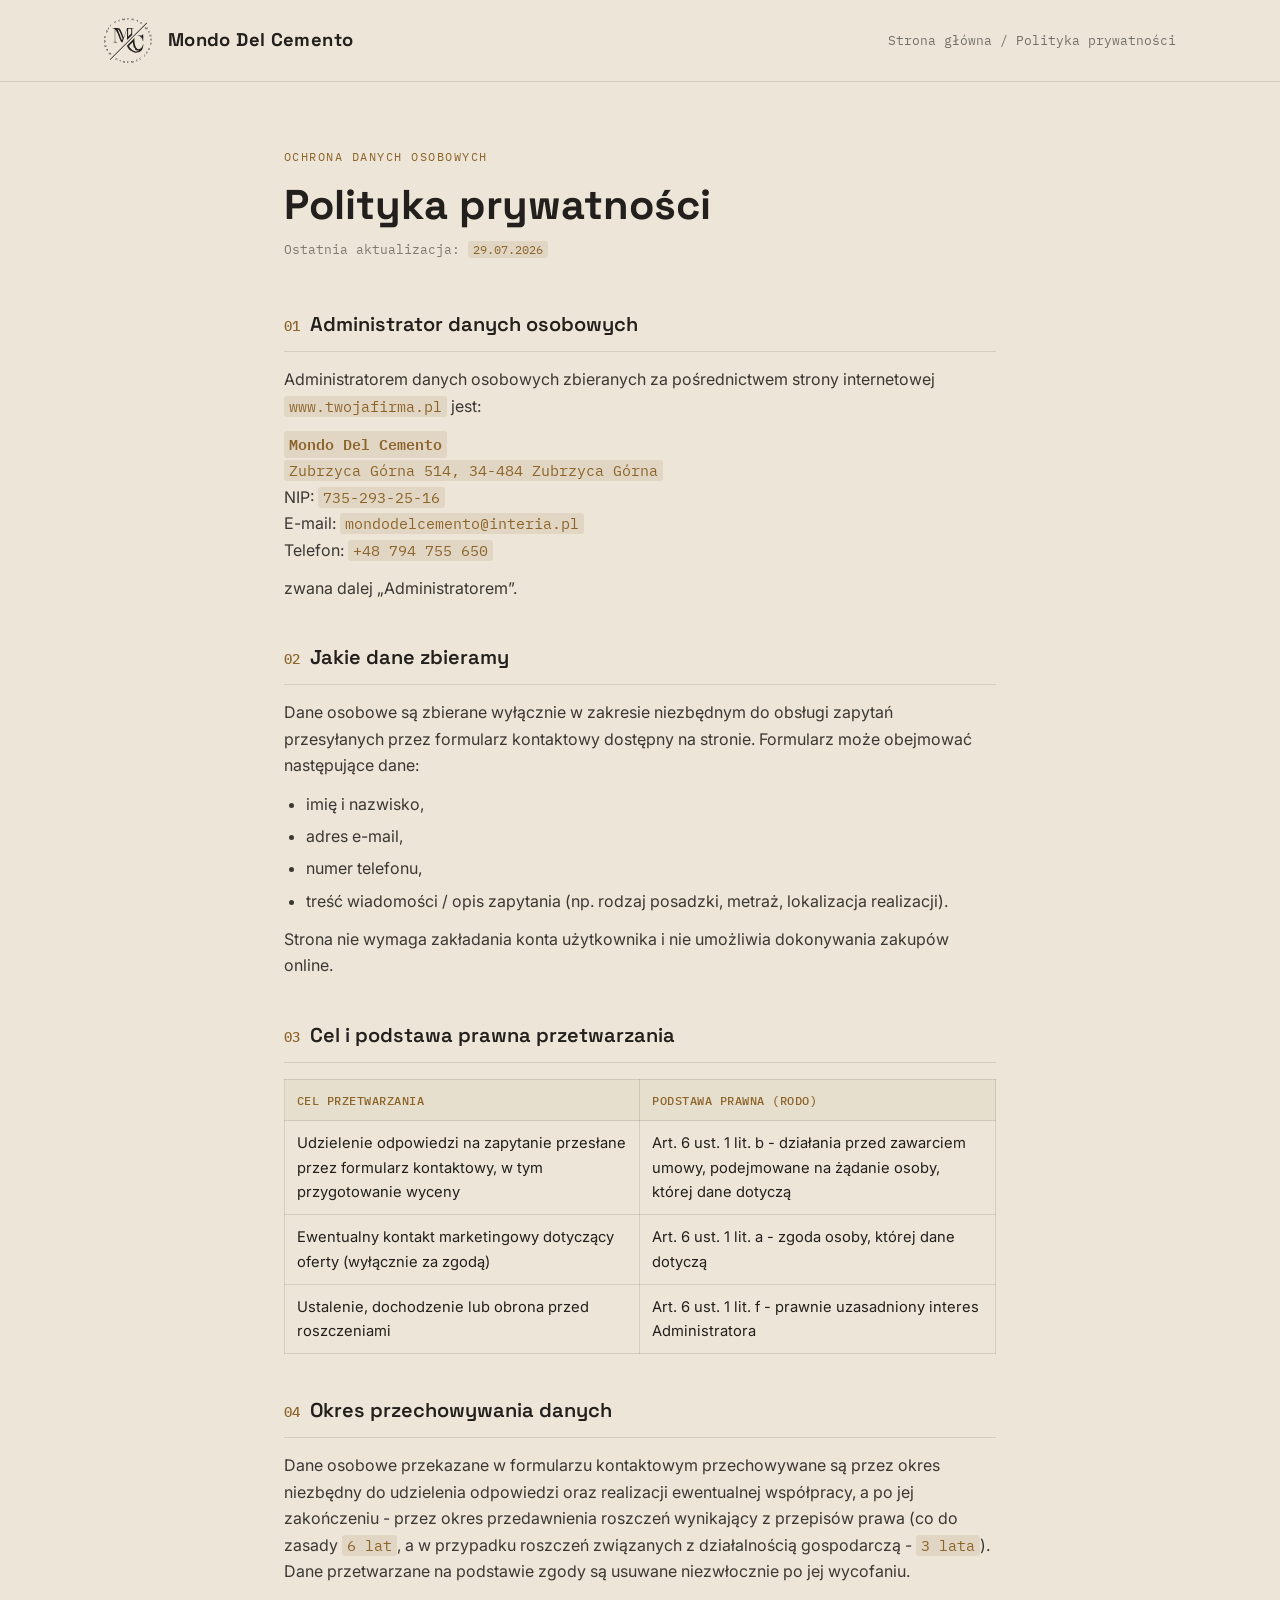
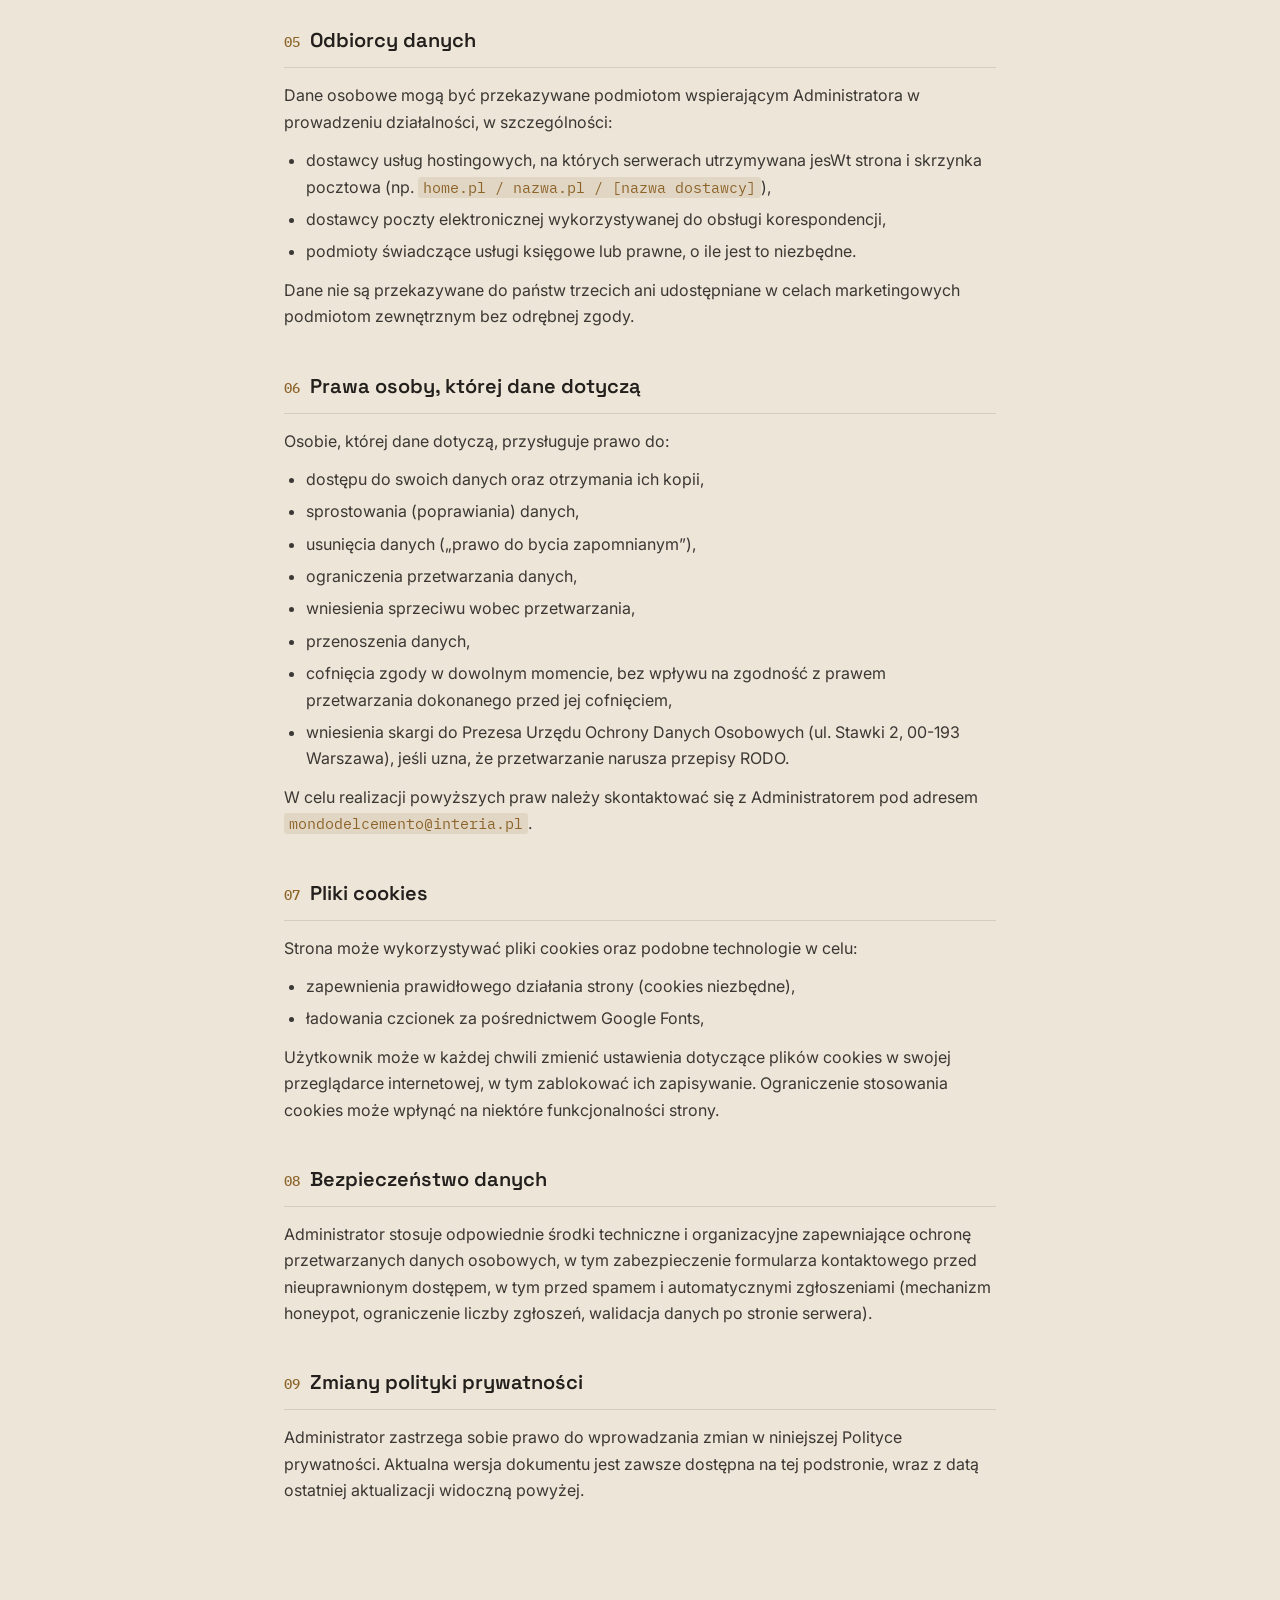
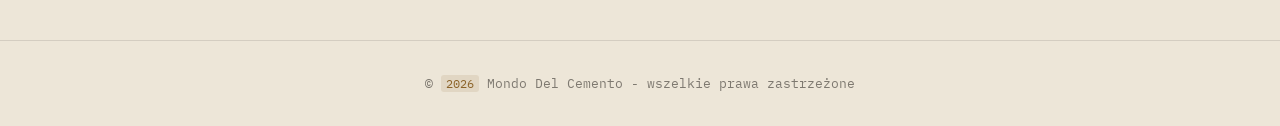
==== polityka-prywatnosci.html @ 43bfc3c0 "finished up" ====
<!DOCTYPE html>
<html lang="pl">
<head>
<meta charset="UTF-8">
<meta name="viewport" content="width=device-width, initial-scale=1.0">
<title>Polityka prywatności - Mondo Del Cemento</title>
<meta name="description" content="Polityka prywatności NAZWA FIRMY - mikrocement i posadzki żywiczne.">
<meta name="robots" content="noindex, follow">
<link rel="icon" href="img/favicon.svg" type="image/svg+xml">
<link rel="preconnect" href="https://fonts.googleapis.com">
<link rel="preconnect" href="https://fonts.gstatic.com" crossorigin>
<link href="https://fonts.googleapis.com/css2?family=Space+Grotesk:wght@500;600;700&family=Inter:wght@400;500;600&family=IBM+Plex+Mono:wght@400;500&display=swap" rel="stylesheet">
<style>
  :root{
    --basalt:#221F1C;
    --sand:#EDE6D8;
    --resin:#8C6329;
    --resin-light:#D9AE72;
    --sand-line:rgba(34,31,28,0.12);
    --font-display:'Space Grotesk', sans-serif;
    --font-body:'Inter', sans-serif;
    --font-mono:'IBM Plex Mono', monospace;
  }
  *{box-sizing:border-box; margin:0; padding:0;}
  html{scroll-behavior:smooth;}
  body{
    font-family:var(--font-body);
    background:var(--sand);
    color:var(--basalt);
    line-height:1.65;
    font-size:16px;
  }
  a{color:var(--resin); text-decoration:none;}
  /* a:hover{text-decoration:underline;} */
  a:focus-visible, button:focus-visible{outline:2px solid var(--resin); outline-offset:2px;}

  header.site{
    position:sticky; top:0; z-index:50;
    background:rgba(237,230,216,0.92);
    backdrop-filter:blur(8px);
    border-bottom:1px solid var(--sand-line);
  }
  .header-inner{
    max-width:1120px; margin:0 auto; padding:18px 24px;
    display:flex; align-items:center; justify-content:space-between;
  }
  .logo{
    font-family:var(--font-display); font-weight:700; font-size:1.15rem;
    letter-spacing:0.02em; color:var(--basalt);
    display: flex;
    align-items: center;
    gap: 1rem;
  }
  .logo span{color:var(--resin);}
  nav.crumbs{font-family:var(--font-mono); font-size:0.8rem; color:rgba(34,31,28,0.6);}
  nav.crumbs a{color:rgba(34,31,28,0.6);}
  nav.crumbs a:hover{color:var(--resin);}

  main{max-width:760px; margin:0 auto; padding:64px 24px 96px;}

  .eyebrow{
    font-family:var(--font-mono); font-size:0.78rem; letter-spacing:0.12em;
    text-transform:uppercase; color:var(--resin); margin-bottom:14px;
  }
  h1{
    font-family:var(--font-display); font-weight:700;
    font-size:clamp(1.9rem, 4vw, 2.6rem); line-height:1.15;
    margin-bottom:10px;
  }
  .updated{
    font-family:var(--font-mono); font-size:0.82rem; color:rgba(34,31,28,0.55);
    margin-bottom:48px;
  }

  section{margin-bottom:40px;}
  h2{
    font-family:var(--font-display); font-weight:600; font-size:1.25rem;
    color:var(--basalt); margin-bottom:14px; padding-bottom:10px;
    border-bottom:1px solid var(--sand-line);
    display:flex; align-items:baseline; gap:10px;
  }
  h2 .num{font-family:var(--font-mono); font-size:0.85rem; color:var(--resin); font-weight:500;}
  h3{font-family:var(--font-display); font-weight:600; font-size:1rem; margin:20px 0 8px;}
  p{margin-bottom:12px; color:rgba(34,31,28,0.88);}
  ul, ol{margin:0 0 12px 22px; color:rgba(34,31,28,0.88);}
  li{margin-bottom:6px;}
  strong{font-weight:600; color:var(--basalt);}

  .fill{
    background:rgba(140,99,41,0.12);
    color:var(--resin);
    padding:1px 5px;
    border-radius:3px;
    font-family:var(--font-mono);
    font-size:0.92em;
  }

  table{
    width:100%; border-collapse:collapse; margin:16px 0 20px;
    font-size:0.92rem;
  }
  th, td{
    text-align:left; padding:10px 12px;
    border:1px solid var(--sand-line);
    vertical-align:top;
  }
  th{
    font-family:var(--font-mono); font-weight:500; font-size:0.78rem;
    text-transform:uppercase; letter-spacing:0.04em;
    background:rgba(140,99,41,0.06); color:var(--resin);
  }

  .note{
    border-left:3px solid var(--resin-light);
    background:rgba(217,174,114,0.12);
    padding:14px 18px;
    font-size:0.92rem;
    border-radius:0 6px 6px 0;
  }

  footer.site{
    border-top:1px solid var(--sand-line);
    padding:32px 24px;
    text-align:center;
    font-family:var(--font-mono);
    font-size:0.8rem;
    color:rgba(34,31,28,0.55);
  }

  @media (max-width:640px){
    main{padding:40px 20px 72px;}
    h2{font-size:1.1rem;}
  }
</style>
</head>
<body>

<header class="site">
  <div class="header-inner">
    <a href="/index.html"><div class="logo"><img src="img/logo.svg" alt="Nazwa Firmy" class="logo-slot__img" style="width: 48px;">Mondo Del Cemento</div></a>
    <nav class="crumbs"><a href="index.html">Strona główna</a> / Polityka prywatności</nav>
  </div>
</header>

<main>
  <div class="eyebrow">Ochrona danych osobowych</div>
  <h1>Polityka prywatności</h1>
  <p class="updated">Ostatnia aktualizacja: <span class="fill">29.07.2026</span></p>

  <section>
    <h2><span class="num">01</span>Administrator danych osobowych</h2>
    <p>Administratorem danych osobowych zbieranych za pośrednictwem strony internetowej <span class="fill">www.twojafirma.pl</span> jest:</p>
    <p>
      <strong class="fill">Mondo Del Cemento</strong><br>
      <span class="fill">Zubrzyca Górna 514, 34-484 Zubrzyca Górna</span><br>
      NIP: <span class="fill">735-293-25-16</span><br>
      E-mail: <a href="mailto:mondodelcemento@interia.pl" class="fill">mondodelcemento@interia.pl</a><br>
      Telefon: <span class="fill">+48 794 755 650</span>
    </p>
    <p>zwana dalej „Administratorem”.</p>
  </section>

  <section>
    <h2><span class="num">02</span>Jakie dane zbieramy</h2>
    <p>Dane osobowe są zbierane wyłącznie w zakresie niezbędnym do obsługi zapytań przesyłanych przez formularz kontaktowy dostępny na stronie. Formularz może obejmować następujące dane:</p>
    <ul>
      <li>imię i nazwisko,</li>
      <li>adres e-mail,</li>
      <li>numer telefonu,</li>
      <li>treść wiadomości / opis zapytania (np. rodzaj posadzki, metraż, lokalizacja realizacji).</li>
    </ul>
    <p>Strona nie wymaga zakładania konta użytkownika i nie umożliwia dokonywania zakupów online.</p>
  </section>

  <section>
    <h2><span class="num">03</span>Cel i podstawa prawna przetwarzania</h2>
    <table>
      <thead>
        <tr><th>Cel przetwarzania</th><th>Podstawa prawna (RODO)</th></tr>
      </thead>
      <tbody>
        <tr>
          <td>Udzielenie odpowiedzi na zapytanie przesłane przez formularz kontaktowy, w tym przygotowanie wyceny</td>
          <td>Art. 6 ust. 1 lit. b - działania przed zawarciem umowy, podejmowane na żądanie osoby, której dane dotyczą</td>
        </tr>
        <tr>
          <td>Ewentualny kontakt marketingowy dotyczący oferty (wyłącznie za zgodą)</td>
          <td>Art. 6 ust. 1 lit. a - zgoda osoby, której dane dotyczą</td>
        </tr>
        <tr>
          <td>Ustalenie, dochodzenie lub obrona przed roszczeniami</td>
          <td>Art. 6 ust. 1 lit. f - prawnie uzasadniony interes Administratora</td>
        </tr>
      </tbody>
    </table>
  </section>

  <section>
    <h2><span class="num">04</span>Okres przechowywania danych</h2>
    <p>Dane osobowe przekazane w formularzu kontaktowym przechowywane są przez okres niezbędny do udzielenia odpowiedzi oraz realizacji ewentualnej współpracy, a po jej zakończeniu - przez okres przedawnienia roszczeń wynikający z przepisów prawa (co do zasady <span class="fill">6 lat</span>, a w przypadku roszczeń związanych z działalnością gospodarczą - <span class="fill">3 lata</span>). Dane przetwarzane na podstawie zgody są usuwane niezwłocznie po jej wycofaniu.</p>
  </section>

  <section>
    <h2><span class="num">05</span>Odbiorcy danych</h2>
    <p>Dane osobowe mogą być przekazywane podmiotom wspierającym Administratora w prowadzeniu działalności, w szczególności:</p>
    <ul>
      <li>dostawcy usług hostingowych, na których serwerach utrzymywana jesWt strona i skrzynka pocztowa (np. <span class="fill">home.pl / nazwa.pl / [nazwa dostawcy]</span>),</li>
      <li>dostawcy poczty elektronicznej wykorzystywanej do obsługi korespondencji,</li>
      <li>podmioty świadczące usługi księgowe lub prawne, o ile jest to niezbędne.</li>
    </ul>
    <p>Dane nie są przekazywane do państw trzecich ani udostępniane w celach marketingowych podmiotom zewnętrznym bez odrębnej zgody.</p>
  </section>

  <section>
    <h2><span class="num">06</span>Prawa osoby, której dane dotyczą</h2>
    <p>Osobie, której dane dotyczą, przysługuje prawo do:</p>
    <ul>
      <li>dostępu do swoich danych oraz otrzymania ich kopii,</li>
      <li>sprostowania (poprawiania) danych,</li>
      <li>usunięcia danych („prawo do bycia zapomnianym”),</li>
      <li>ograniczenia przetwarzania danych,</li>
      <li>wniesienia sprzeciwu wobec przetwarzania,</li>
      <li>przenoszenia danych,</li>
      <li>cofnięcia zgody w dowolnym momencie, bez wpływu na zgodność z prawem przetwarzania dokonanego przed jej cofnięciem,</li>
      <li>wniesienia skargi do Prezesa Urzędu Ochrony Danych Osobowych (ul. Stawki 2, 00-193 Warszawa), jeśli uzna, że przetwarzanie narusza przepisy RODO.</li>
    </ul>
    <p>W celu realizacji powyższych praw należy skontaktować się z Administratorem pod adresem <a href="mailto:mondodelcemento@interia.pl" class="fill">mondodelcemento@interia.pl</a>.</p>
  </section>

  <section>
    <h2><span class="num">07</span>Pliki cookies</h2>
    <p>Strona może wykorzystywać pliki cookies oraz podobne technologie w celu:</p>
    <ul>
      <li>zapewnienia prawidłowego działania strony (cookies niezbędne),</li>
      <li>ładowania czcionek za pośrednictwem Google Fonts,</li>
    </ul>
    <p>Użytkownik może w każdej chwili zmienić ustawienia dotyczące plików cookies w swojej przeglądarce internetowej, w tym zablokować ich zapisywanie. Ograniczenie stosowania cookies może wpłynąć na niektóre funkcjonalności strony.</p>
  </section>

  <section>
    <h2><span class="num">08</span>Bezpieczeństwo danych</h2>
    <p>Administrator stosuje odpowiednie środki techniczne i organizacyjne zapewniające ochronę przetwarzanych danych osobowych, w tym zabezpieczenie formularza kontaktowego przed nieuprawnionym dostępem, w tym przed spamem i automatycznymi zgłoszeniami (mechanizm honeypot, ograniczenie liczby zgłoszeń, walidacja danych po stronie serwera).</p>
  </section>

  <section>
    <h2><span class="num">09</span>Zmiany polityki prywatności</h2>
    <p>Administrator zastrzega sobie prawo do wprowadzania zmian w niniejszej Polityce prywatności. Aktualna wersja dokumentu jest zawsze dostępna na tej podstronie, wraz z datą ostatniej aktualizacji widoczną powyżej.</p>
  </section>

  <!-- <div class="note">
    Ten dokument ma charakter wzoru i wymaga uzupełnienia danych firmy oraz weryfikacji zgodności z faktycznym zakresem przetwarzania danych (np. jeśli dodasz Google Analytics, newsletter lub płatności online, dokument trzeba rozszerzyć).
  </div> -->
</main>

<footer class="site">
  © <span class="fill">2026</span> Mondo Del Cemento - wszelkie prawa zastrzeżone
</footer>

</body>
</html>
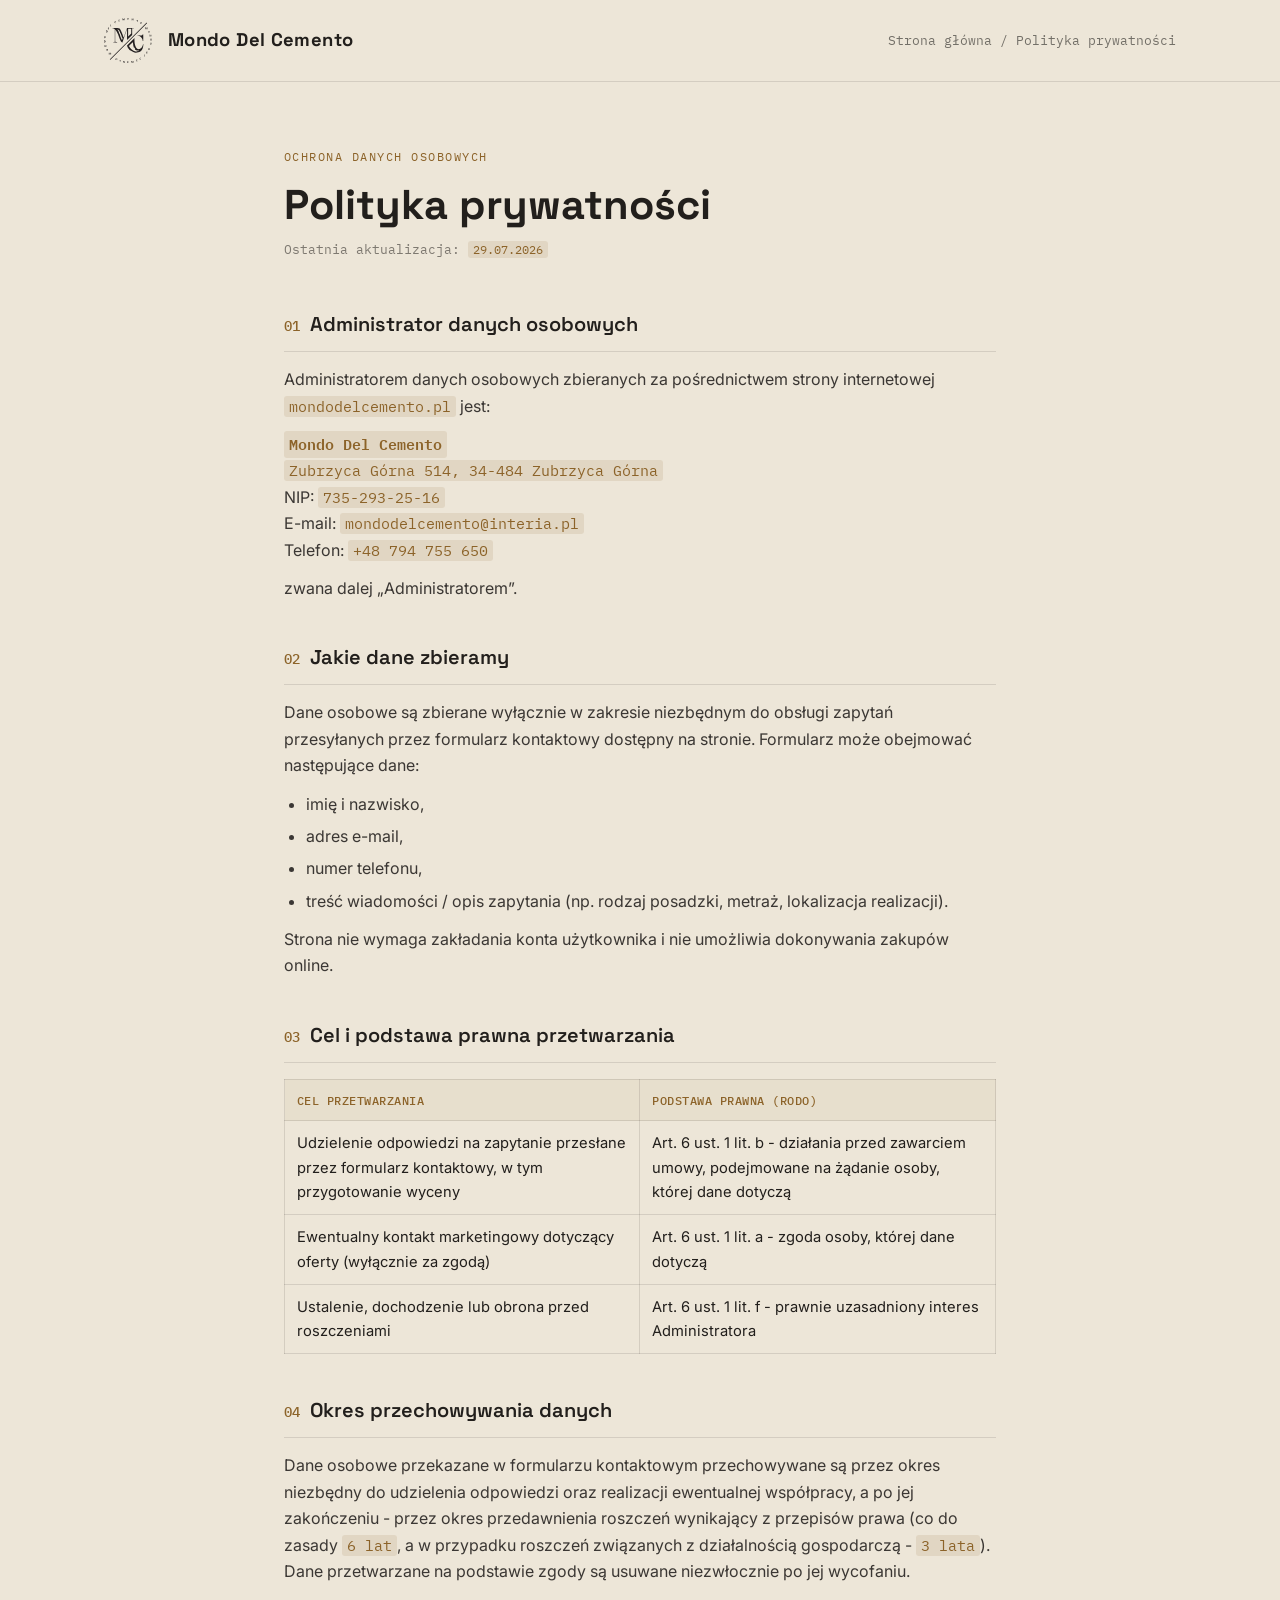
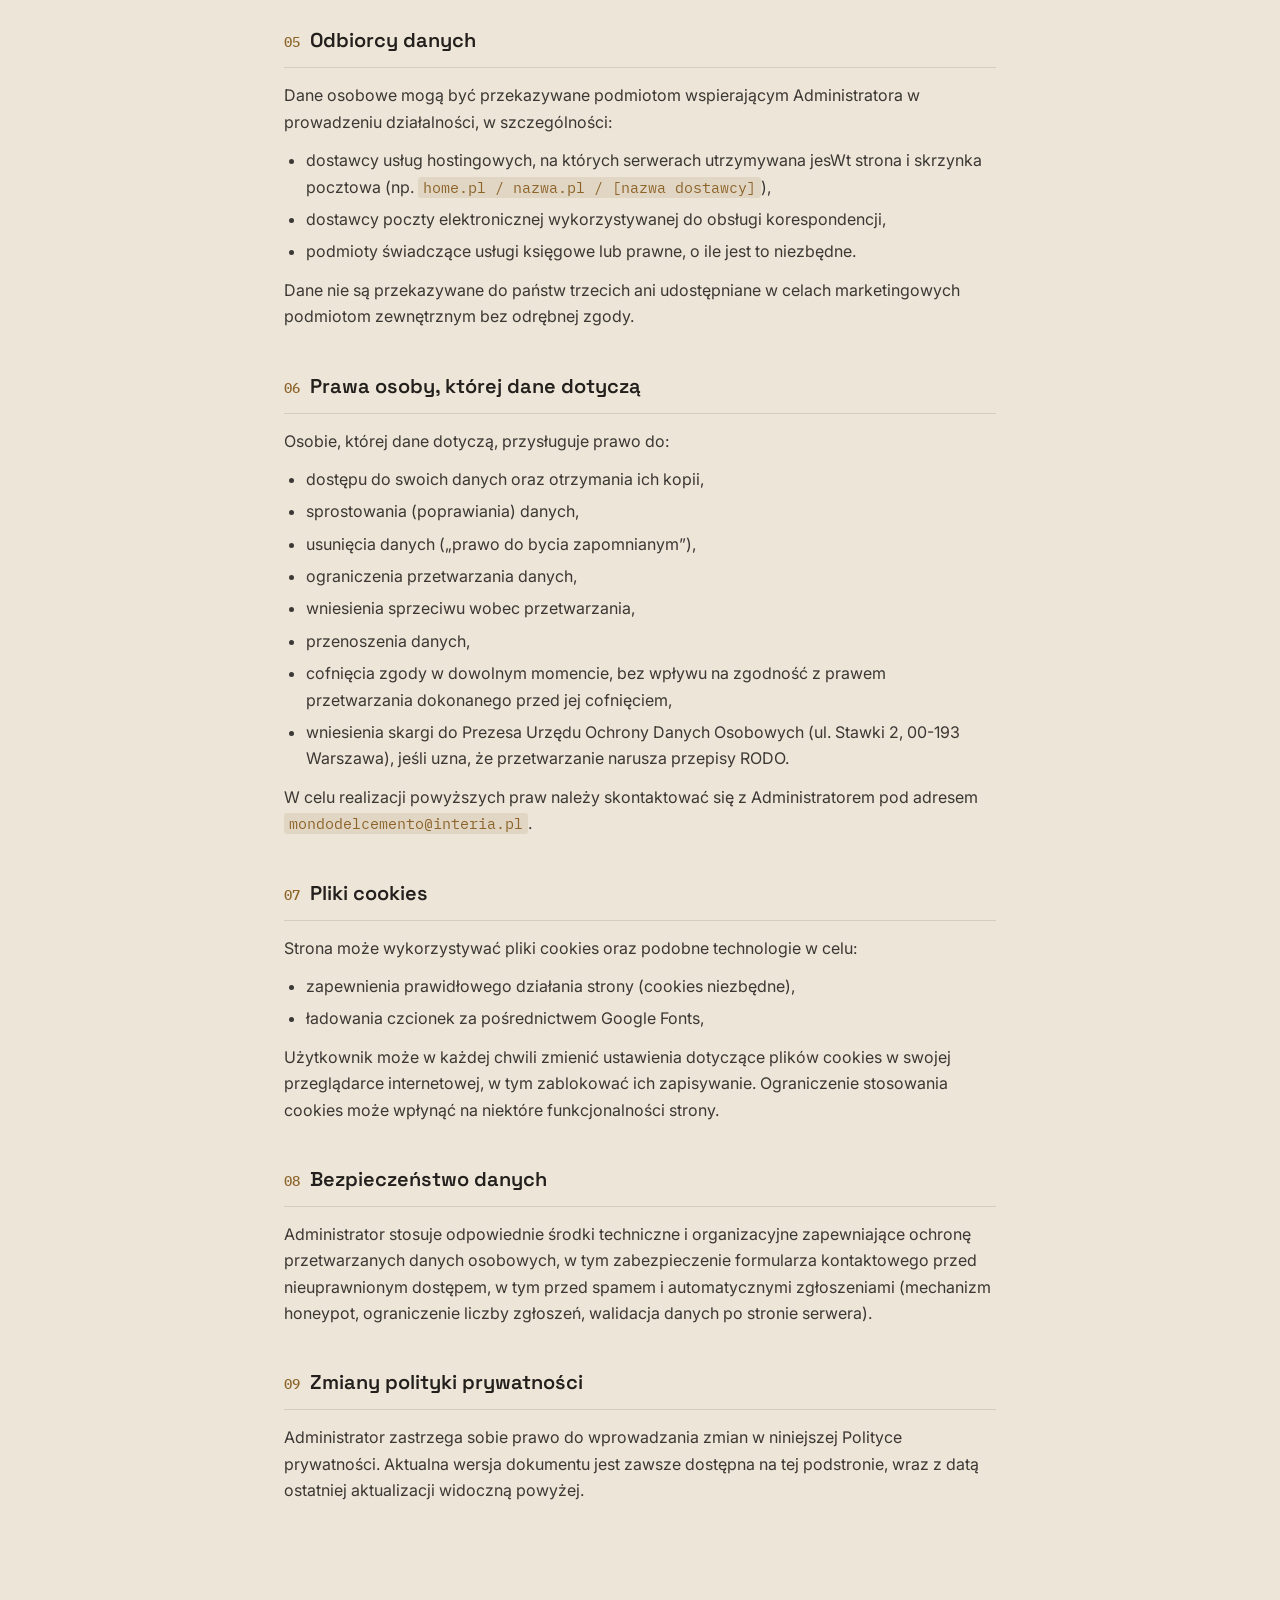
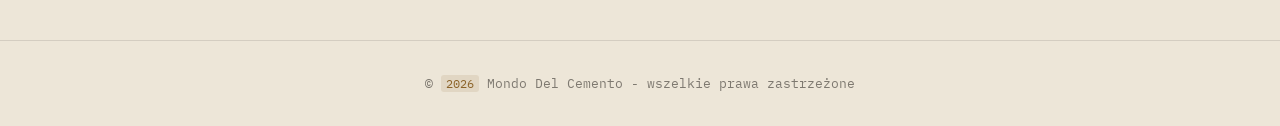
==== commit aa676825: "change url site" ====
--- a/polityka-prywatnosci.html
+++ b/polityka-prywatnosci.html
@@ -149,7 +149,7 @@
 
   <section>
     <h2><span class="num">01</span>Administrator danych osobowych</h2>
-    <p>Administratorem danych osobowych zbieranych za pośrednictwem strony internetowej <span class="fill">www.twojafirma.pl</span> jest:</p>
+    <p>Administratorem danych osobowych zbieranych za pośrednictwem strony internetowej <span class="fill">mondodelcemento.pl</span> jest:</p>
     <p>
       <strong class="fill">Mondo Del Cemento</strong><br>
       <span class="fill">Zubrzyca Górna 514, 34-484 Zubrzyca Górna</span><br>
@@ -246,10 +246,6 @@
     <h2><span class="num">09</span>Zmiany polityki prywatności</h2>
     <p>Administrator zastrzega sobie prawo do wprowadzania zmian w niniejszej Polityce prywatności. Aktualna wersja dokumentu jest zawsze dostępna na tej podstronie, wraz z datą ostatniej aktualizacji widoczną powyżej.</p>
   </section>
-
-  <!-- <div class="note">
-    Ten dokument ma charakter wzoru i wymaga uzupełnienia danych firmy oraz weryfikacji zgodności z faktycznym zakresem przetwarzania danych (np. jeśli dodasz Google Analytics, newsletter lub płatności online, dokument trzeba rozszerzyć).
-  </div> -->
 </main>
 
 <footer class="site">
